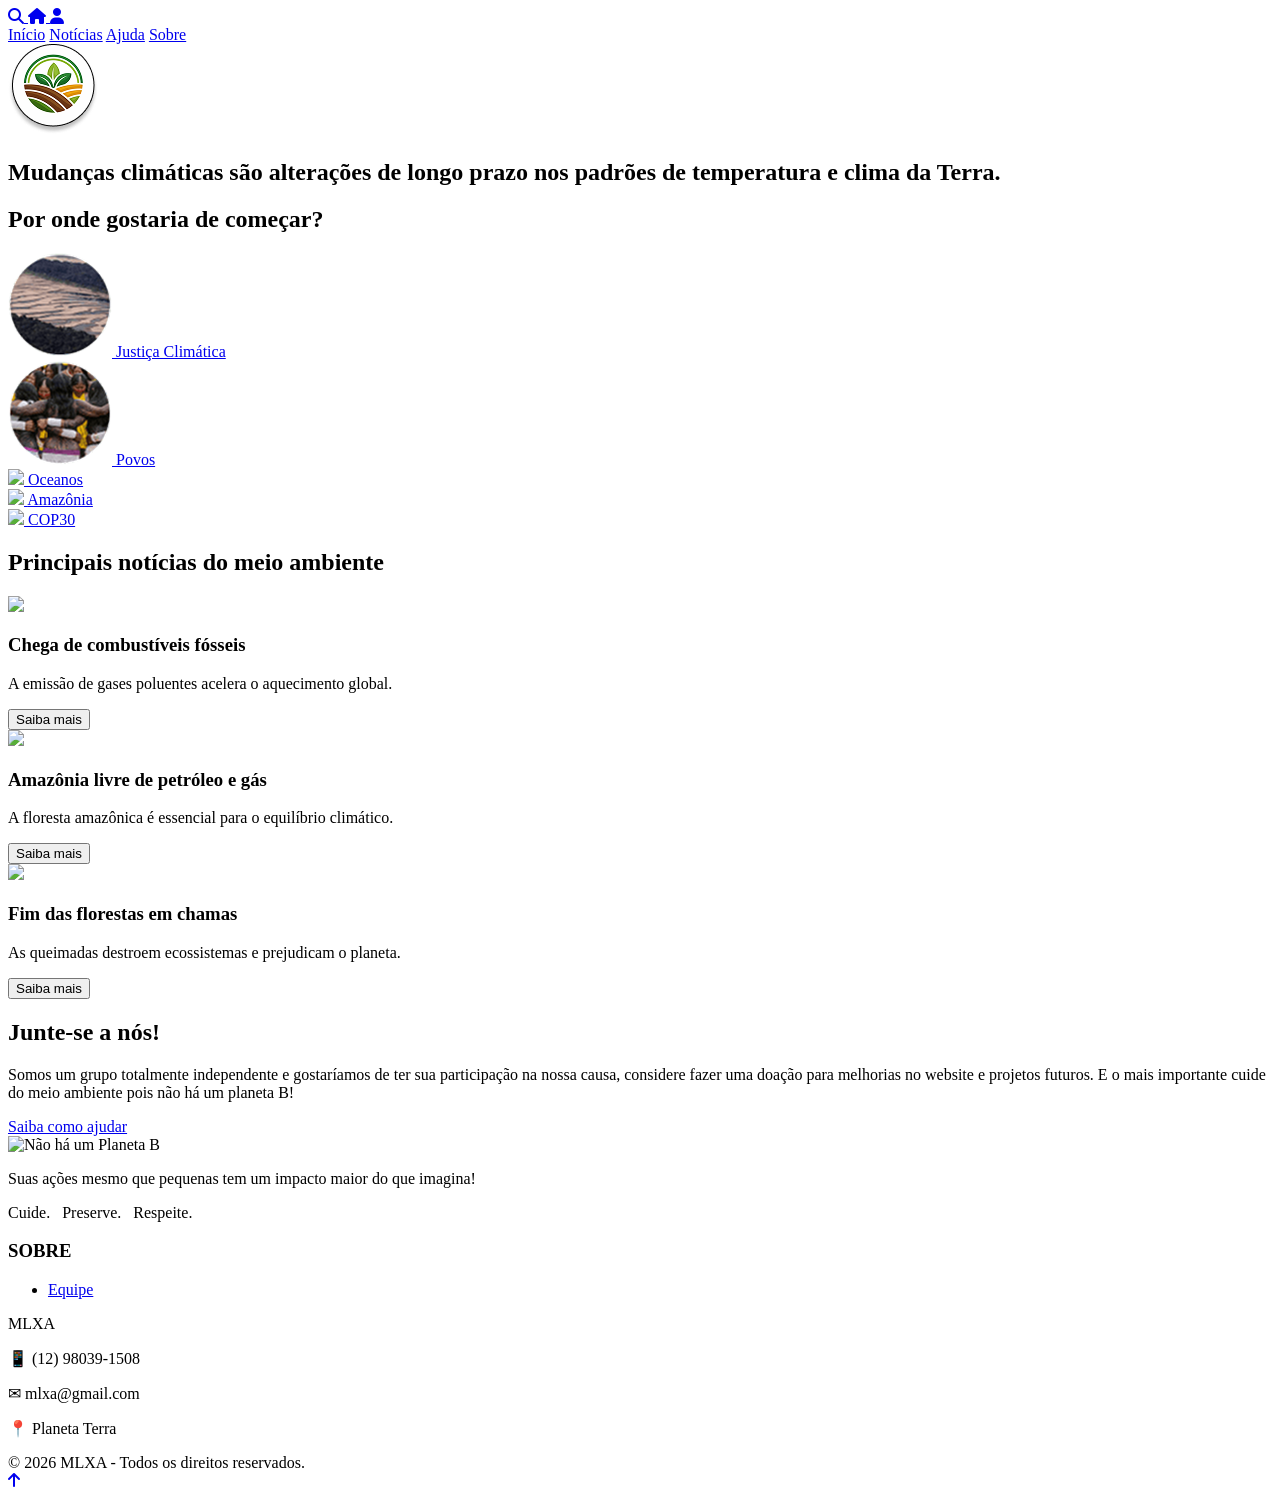
==== index.html @ 186c96c0 "alterando nome de arquivo: vista para o mar" ====
<!DOCTYPE html>
<html lang="pt-br">
<head>
    <meta charset="UTF-8">
    <meta name="viewport" content="width=device-width, initial-scale=1.0">
    <title>Clima</title>
    <link rel="stylesheet" href="/projeto_integrador/css/style.css">
    <link rel="stylesheet"
    href="https://cdnjs.cloudflare.com/ajax/libs/font-awesome/6.5.1/css/all.min.css">
</head>

<body>
    <section class="hero" id="inicio">

        <header class="navbar">
                
            <div class="left-icons">
                <a href="#" class="icone-clicavel">
                <i class="fa-solid fa-magnifying-glass"></i>
                </a>
                <a href="#inicio" class="icone-clicavel">
                <i class="fa-solid fa-house"></i>
                </a>
                <a href="/projeto_integrador/login.html" class="icone-clicavel">
                <i class="fa-solid fa-user"></i>
                </a>
            </div>

            <nav class="menu">
                <a href="/projeto_integrador/index.html">Início</a>
                <a href="#noticias">Notícias</a>
                <a href="#ajuda">Ajuda</a>
                <a href="#rodape">Sobre</a>
            </nav>

            <a href="#">
            <div class="logo">
                <img src="/img/logo.png" alt="logo">
            </div>
            </a>

        </header>

        <main class="content">

            <h1>
                Mudanças climáticas são alterações de longo prazo
                nos padrões de temperatura e clima da Terra.
            </h1>

            <h2>
                Por onde gostaria de começar?
            </h2>

        </main>

        <section class="categories">
            <a href="/projeto_integrador/index2.html">
            <div class="item">
                <img src="/img/emalgumlugarcomvistaparaomar.png">
                <span>Justiça Climática</span>
            </div>
            </a>

            <a href="/projeto_integrador/index3.html">
            <div class="item">
                
                <img src="/img/povos.png">
                <span>Povos</span>
            </div>
            </a>

            <a href="/projeto_integrador/index4.html">
            <div class="item">
                <img src="/projeto_integrador/img/barco.png">
                <span>Oceanos</span>
            </div>
            </a>

            <a href="/projeto_integrador/index5.html">
            <div class="item">
                <img src="/projeto_integrador/img/lago.png">
                <span>Amazônia</span>
            </div>
            </a>

            <a href="/projeto_integrador/index6.html">
            <div class="item">
                <img src="/projeto_integrador/img/cop30.png">
                <span>COP30</span>
            </div>
            </a>

        </section>

    </section>

    <section class="news">

        <h2>Principais notícias do meio ambiente</h2>

        <div class="news-container">
            
            <div class="card" id="noticias">
                <img src="/projeto_integrador/img/fumaças.jpg">
                <div class="card-content">
                    <h3>Chega de combustíveis fósseis</h3>

                    <p>
                        A emissão de gases poluentes acelera
                        o aquecimento global.
                    </p>
                    <a href="https://www.cnnbrasil.com.br/economia/macroeconomia/combustivel-fossil-e-tema-politico-e-nao-ha-consenso-diz-ana-toni-da-cop/">
                    <button>Saiba mais</button>
                    </a>
                </div>
            </div>

            <div class="card">
                <img src="/projeto_integrador/img/indio.jpeg">

                <div class="card-content">
                    <h3>Amazônia livre de petróleo e gás</h3>

                    <p>
                        A floresta amazônica é essencial
                        para o equilíbrio climático.
                    </p>
                    <a href="https://g1.globo.com/politica/noticia/2025/10/24/lula-defende-exploracao-de-petroleo-na-foz-do-amazonas-brasil-nao-vai-jogar-fora-riqueza.ghtml">
                    <button>Saiba mais</button>
                    </a>
                </div>
            </div>

            <div class="card">
                <img src="/projeto_integrador/img/queimada.jpeg">

                <div class="card-content">
                    <h3>Fim das florestas em chamas</h3>

                    <p>
                        As queimadas destroem ecossistemas
                        e prejudicam o planeta.
                    </p>
                    <a href="https://www.wribrasil.org.br/noticias/incendios-levam-recorde-de-perda-de-floresta-tropical-em-2024">
                    <button>Saiba mais</button>
                    </a>
                </div>
            </div>

        </div>

    </section>

    <section class="junte-se-container" id="ajuda">
    <div class="junte-se-principal">
        <div class="junte-se-conteudo">
            <h2>Junte-se a nós!</h2>
            <p>
                Somos um grupo totalmente independente e gostaríamos de ter sua participação na nossa causa, 
                considere fazer uma doação para melhorias no website e projetos futuros. E o mais importante 
                cuide do meio ambiente pois não há um planeta B!
            </p>
            <a href="saibamais.html" class="btn-ajudar">Saiba como ajudar</a>
        </div>
        
        <div class="junte-se-imagem">
            <img src="/projeto_integrador/img/nonplanetb.png" alt="Não há um Planeta B">
        </div>
    </div>

    <div class="junte-se-rodape">
        <p class="texto-destaque">Suas ações mesmo que pequenas tem um impacto maior do que imagina!</p>
        <p class="texto-palavras">Cuide. &nbsp; Preserve. &nbsp; Respeite.</p>
    </div>
</section>

   <footer class="footer">
    <div class="footer-container">


        <div class="footer-column">
            <h3>SOBRE</h3>
            <ul>
                <li><a href="#">Equipe</a></li>
            </ul>
        </div>

        <div class="footer-column contato">
            <div class="logo">
                <span>MLXA</span> 
            </div>
            <p>📱 (12) 98039-1508</p>
            <p>✉ mlxa@gmail.com</p>
            <p>📍 Planeta Terra</p>
        </div>

    </div>

    <div class="footer-bottom">
        © 2026 MLXA - Todos os direitos reservados.
    </div>
</footer>

    <a href="#" id="btn-topo" title="Voltar ao topo">
    <i class="fa-solid fa-arrow-up"></i>
</a>
</body>
</html>
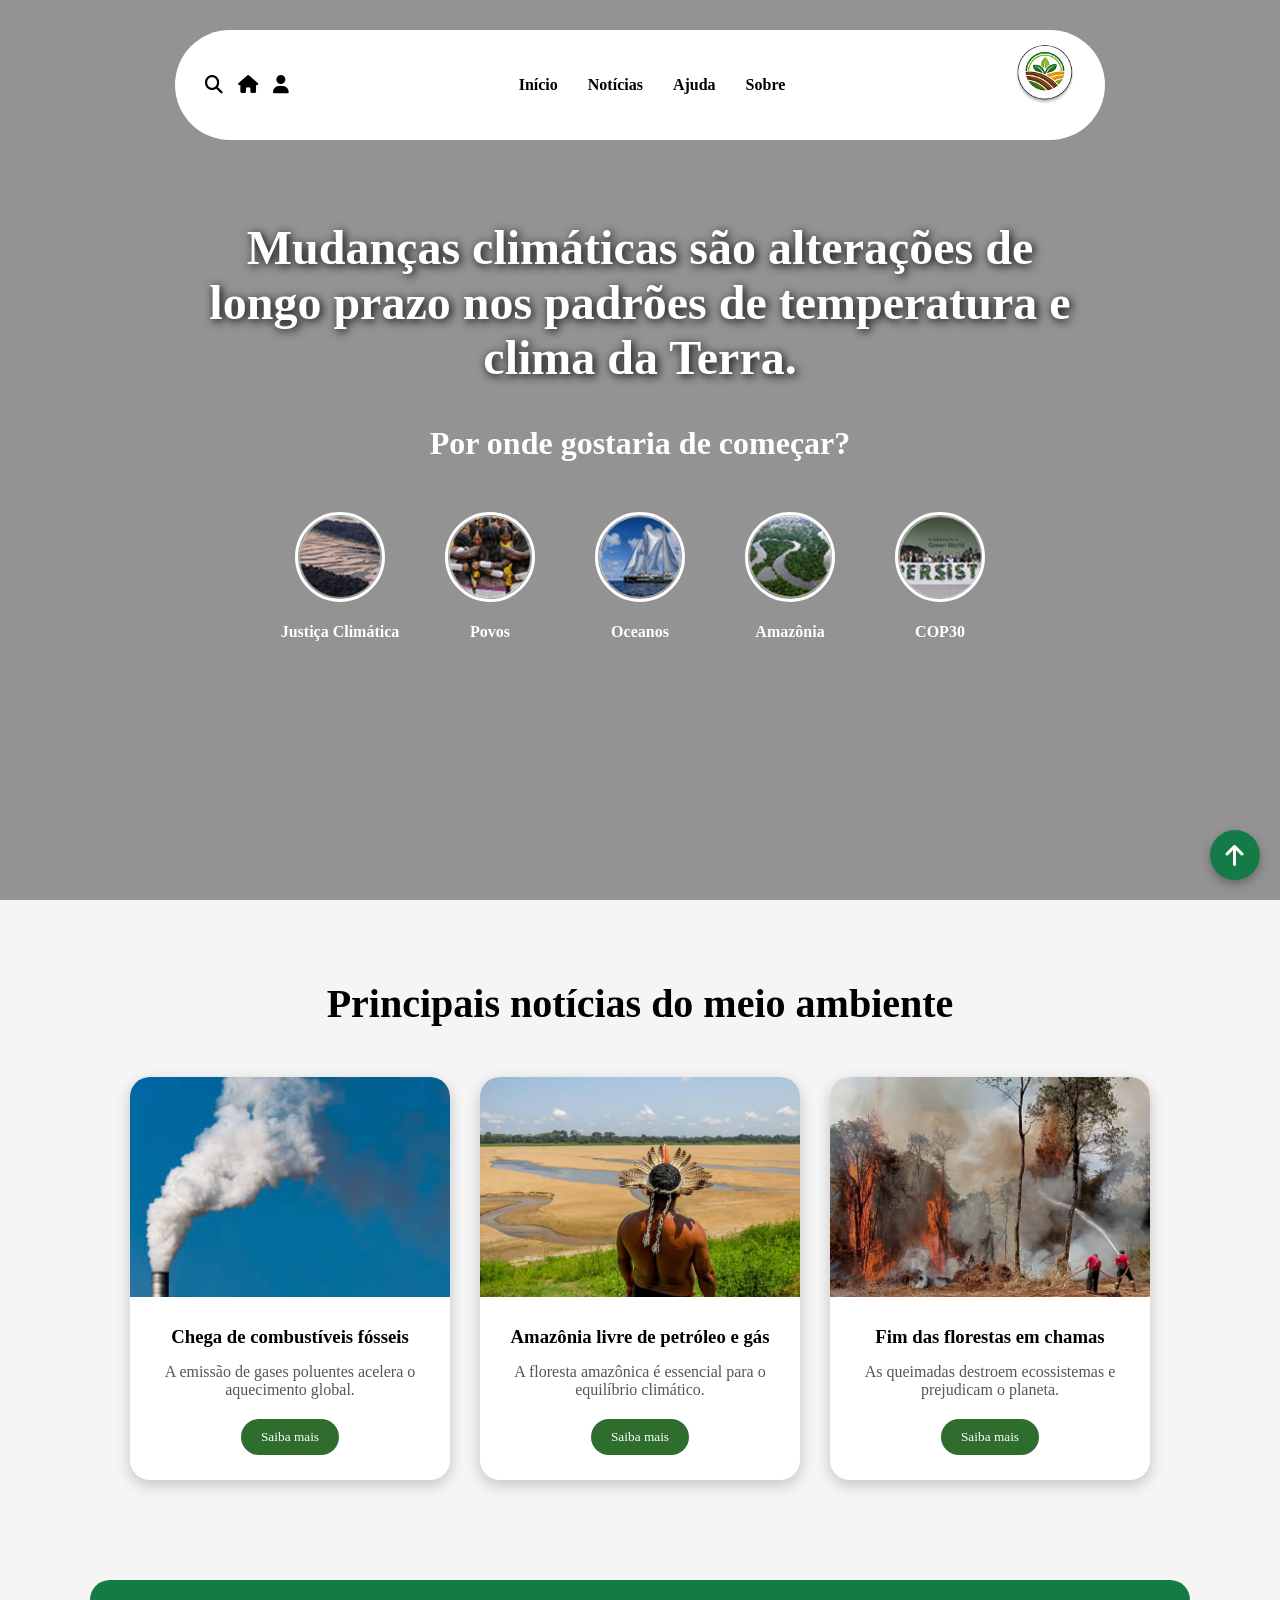
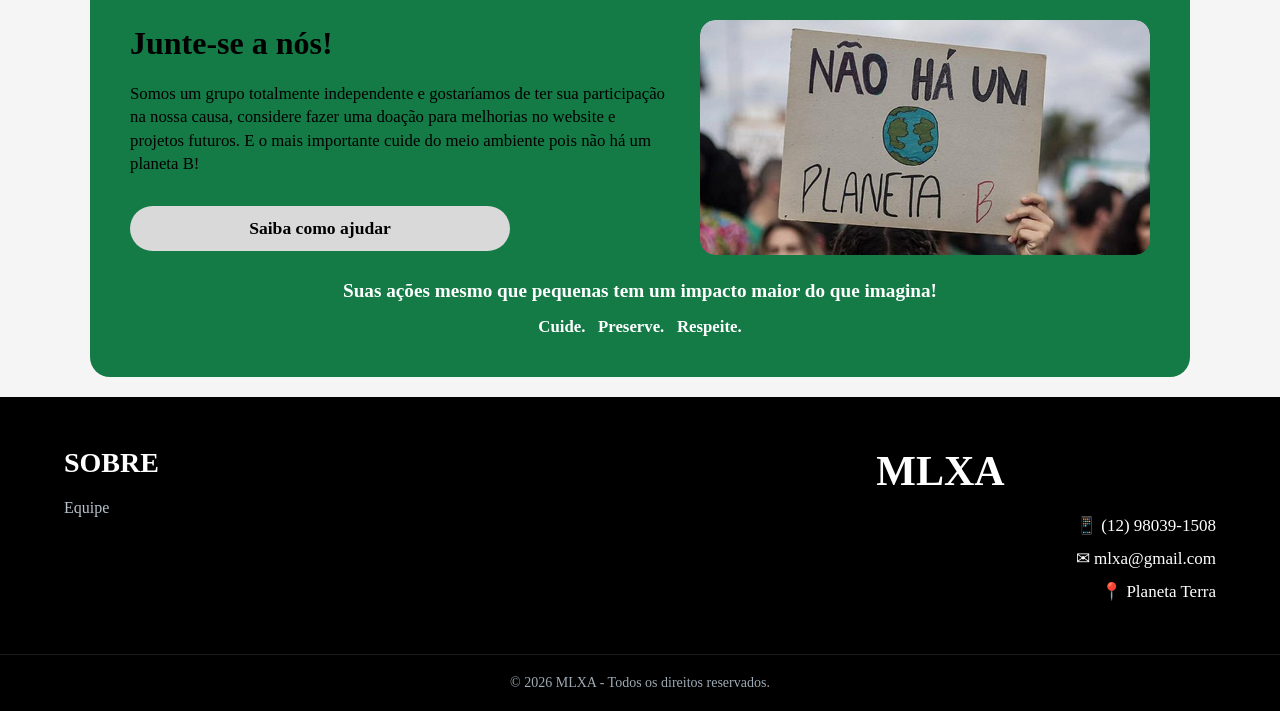
==== commit b6501291: "Linkando" ====
--- a/index.html
+++ b/index.html
@@ -4,7 +4,7 @@
     <meta charset="UTF-8">
     <meta name="viewport" content="width=device-width, initial-scale=1.0">
     <title>Clima</title>
-    <link rel="stylesheet" href="/projeto_integrador/css/style.css">
+    <link rel="stylesheet" href="css/style.css">
     <link rel="stylesheet"
     href="https://cdnjs.cloudflare.com/ajax/libs/font-awesome/6.5.1/css/all.min.css">
 </head>
@@ -21,13 +21,13 @@
                 <a href="#inicio" class="icone-clicavel">
                 <i class="fa-solid fa-house"></i>
                 </a>
-                <a href="/projeto_integrador/login.html" class="icone-clicavel">
+                <a href="login.html" class="icone-clicavel">
                 <i class="fa-solid fa-user"></i>
                 </a>
             </div>
 
             <nav class="menu">
-                <a href="/projeto_integrador/index.html">Início</a>
+                <a href="index.html">Início</a>
                 <a href="#noticias">Notícias</a>
                 <a href="#ajuda">Ajuda</a>
                 <a href="#rodape">Sobre</a>
@@ -55,14 +55,14 @@
         </main>
 
         <section class="categories">
-            <a href="/projeto_integrador/index2.html">
+            <a href="index2.html">
             <div class="item">
                 <img src="/img/emalgumlugarcomvistaparaomar.png">
                 <span>Justiça Climática</span>
             </div>
             </a>
 
-            <a href="/projeto_integrador/index3.html">
+            <a href="index3.html">
             <div class="item">
                 
                 <img src="/img/povos.png">
@@ -70,23 +70,23 @@
             </div>
             </a>
 
-            <a href="/projeto_integrador/index4.html">
-            <div class="item">
-                <img src="/projeto_integrador/img/barco.png">
+            <a href="index4.html">
+            <div class="item">
+                <img src="img/barco.png">
                 <span>Oceanos</span>
             </div>
             </a>
 
-            <a href="/projeto_integrador/index5.html">
-            <div class="item">
-                <img src="/projeto_integrador/img/lago.png">
+            <a href="index5.html">
+            <div class="item">
+                <img src="img/lago.png">
                 <span>Amazônia</span>
             </div>
             </a>
 
-            <a href="/projeto_integrador/index6.html">
-            <div class="item">
-                <img src="/projeto_integrador/img/cop30.png">
+            <a href="index6.html">
+            <div class="item">
+                <img src="img/cop30.png">
                 <span>COP30</span>
             </div>
             </a>
@@ -102,7 +102,7 @@
         <div class="news-container">
             
             <div class="card" id="noticias">
-                <img src="/projeto_integrador/img/fumaças.jpg">
+                <img src="img/fumaças.jpg">
                 <div class="card-content">
                     <h3>Chega de combustíveis fósseis</h3>
 
@@ -117,7 +117,7 @@
             </div>
 
             <div class="card">
-                <img src="/projeto_integrador/img/indio.jpeg">
+                <img src="img/indio.jpeg">
 
                 <div class="card-content">
                     <h3>Amazônia livre de petróleo e gás</h3>
@@ -133,7 +133,7 @@
             </div>
 
             <div class="card">
-                <img src="/projeto_integrador/img/queimada.jpeg">
+                <img src="img/queimada.jpeg">
 
                 <div class="card-content">
                     <h3>Fim das florestas em chamas</h3>
@@ -165,7 +165,7 @@
         </div>
         
         <div class="junte-se-imagem">
-            <img src="/projeto_integrador/img/nonplanetb.png" alt="Não há um Planeta B">
+            <img src="img/nonplanetb.png" alt="Não há um Planeta B">
         </div>
     </div>
 
@@ -175,7 +175,7 @@
     </div>
 </section>
 
-   <footer class="footer">
+   <footer class="footer" id="rodape">
     <div class="footer-container">
 
 
--- a/css/style.css
+++ b/css/style.css
@@ -0,0 +1,478 @@
+*{
+    margin: 0;
+    padding: 0;
+    box-sizing: border-box;
+    font-family: Georgia, serif;
+}
+
+body{
+    overflow-x: hidden;
+    background: #f5f5f5;
+}
+
+/* HERO */
+
+.hero{
+    width: 100%;
+    min-height: 100vh;
+
+    background:
+    linear-gradient(rgba(0,0,0,0.4), rgba(0,0,0,0.4)),
+    url('https://wallpaperaccess.com/full/5081677.jpg');
+
+    background-size: cover;
+    background-position: center;
+
+    display: flex;
+    flex-direction: column;
+    align-items: center;
+
+    padding: 30px 20px;
+}
+
+/* NAVBAR */
+
+.navbar{
+    width: 75%;
+    max-width: 1000px;
+
+    background: white;
+
+    border-radius: 60px;
+
+    display: flex;
+    justify-content: space-between;
+    align-items: center;
+
+    padding: 15px 30px;
+
+    margin-bottom: 80px;
+    text-decoration: none;
+}
+
+.left-icons{
+    display: flex;
+    gap: 15px;
+
+    font-size: 18px;
+    color: black;
+    text-decoration: none;
+}
+
+.menu{
+    display: flex;
+    gap: 30px;
+}
+
+.menu a{
+    text-decoration: none;
+    color: black;
+    font-weight: bold;
+}
+
+.menu a:hover{
+    color: green;
+}
+
+.logo img{
+    width: 60px;
+    height: 60px;
+    
+    border-radius: 50%;
+    display: block ;
+}
+
+.logo {
+        display: flex;
+    align-items: center;
+    justify-content: center;    
+}
+/* TEXTO */
+
+.content{
+    text-align: center;
+    color: white;
+
+    max-width: 900px;
+}
+
+.content h1{
+    font-size: 3rem;
+    margin-bottom: 40px;
+
+    text-shadow: 2px 2px 10px black;
+}
+
+.content h2{
+    font-size: 2rem;
+
+    margin-bottom: 50px;
+}
+
+/* CATEGORIAS */
+
+.categories{
+    display: flex;
+    justify-content: center;
+    gap: 30px;
+
+    flex-wrap: wrap;
+}
+
+.item{
+    width: 120px;
+    
+    display: flex;
+    flex-direction: column;
+    align-items: center;
+    justify-content: flex-start;
+    
+    text-align: center;
+    color: white;
+    font-weight: bold;
+
+}
+
+.item img{
+    width: 90px;
+    height: 90px;
+
+    border-radius: 50%;
+
+    object-fit: cover;
+
+    border: 3px solid white;
+
+    margin-bottom: 10px;
+
+    transition: 0.3s;
+}
+
+.item span{
+    min-height: 40px;
+    
+    display: flex;
+    align-items: center;
+    justify-content: center;
+
+    text-align: center;
+}
+
+
+.item img:hover{
+    transform: scale(1.1);
+}
+
+a{
+    text-decoration: none;
+}
+
+/* NOTÍCIAS */
+
+.news{
+    padding: 80px 5%;
+    text-align: center;
+}
+
+.news h2{
+    font-size: 2.5rem;
+
+    margin-bottom: 50px;
+}
+
+.news-container{
+    display: flex;
+    justify-content: center;
+    gap: 30px;
+    
+    flex-wrap: wrap;
+}
+
+.card{
+    width: 320px;
+
+    background: white;
+
+    border-radius: 20px;
+
+    overflow: hidden;
+
+    box-shadow: 0 5px 15px rgba(0,0,0,0.2);
+
+}
+
+.card img{
+    width: 100%;
+    height: 220px;
+
+    object-fit: cover;
+}
+
+.card-content{
+    padding: 25px;
+}
+
+.card-content h3{
+    margin-bottom: 15px;
+}
+
+.card-content p{
+    margin-bottom: 20px;
+    color: #555;
+}
+
+.card-content button{
+    padding: 10px 20px;
+
+    border: none;
+
+    background: #2f6d2f;
+
+    color: white;
+
+    border-radius: 30px;
+
+    cursor: pointer;
+}
+
+/* AJUDA */
+
+
+.junte-se-container {
+    background-color: #147A46; 
+    border-radius: 20px;      
+    padding: 40px;
+    color: #ffffff;
+    font-family: sans-serif;
+    max-width: 1100px;         
+    margin: 20px auto;
+    box-sizing: border-box;
+}
+
+
+.junte-se-principal {
+    display: flex;
+    align-items: center;
+    justify-content: space-between;
+    gap: 30px;
+    margin-bottom: 25px;
+}
+
+
+.junte-se-conteudo {
+    flex: 1.2;
+}
+
+.junte-se-conteudo h2 {
+    font-size: 2rem;
+    font-weight: bold;
+    color: #000000;           
+    margin-top: 0;
+    margin-bottom: 20px;
+}
+
+.junte-se-conteudo p {
+    font-size: 1.05rem;
+    color: #000000;           
+    line-height: 1.4;
+    margin-bottom: 30px;
+    font-weight: 500;
+}
+
+/* Botão Cinza  */
+.btn-ajudar {
+    display: inline-block;
+    background-color: #D9D9D9; 
+    color: #000000;            
+    text-decoration: none;
+    font-weight: bold;
+    font-size: 1.1rem;
+    padding: 12px 0;
+    width: 100%;               
+    max-width: 380px;          
+    text-align: center;
+    border-radius: 50px;      
+    transition: background-color 0.2s ease;
+}
+
+.btn-ajudar:hover {
+    background-color: #c8c8c8;
+}
+
+/* Lado Direito: Imagem */
+.junte-se-imagem {
+    flex: 1;
+    display: flex;
+    justify-content: flex-end;
+}
+
+.junte-se-imagem img {
+    width: 100%;
+    max-width: 500px;
+    height: auto;
+    border-radius: 15px;       
+    object-fit: cover;
+}
+
+
+.junte-se-rodape {
+    text-align: center;
+    margin-top: 20px;
+}
+
+.junte-se-rodape .texto-destaque {
+    font-size: 1.2rem;
+    font-weight: bold;
+    color: #ffffff;           
+    margin-bottom: 15px;
+}
+
+.junte-se-rodape .texto-palavras {
+    font-size: 1.05rem;
+    font-weight: bold;
+    color: #ffffff;            
+}
+
+@media (max-width: 768px) {
+    .junte-se-principal {
+        flex-direction: column;
+        text-align: left;
+    }
+    
+    .btn-ajudar {
+        max-width: 100%;
+    }
+    
+    .junte-se-imagem {
+        justify-content: center;
+        width: 100%;
+    }
+}
+
+/* FOOTER */
+
+.footer {
+    background: black;
+    color: white;
+    padding-top: 50px;
+    font-family: Arial, sans-serif;
+}
+
+.footer-container {
+    width: 90%;
+    max-width: 1300px;
+    margin: auto;
+    display: flex;
+    justify-content: space-between;
+    gap: 50px;
+    flex-wrap: wrap;
+}
+
+.footer-column {
+    flex: 1;
+    min-width: 250px;
+}
+
+.footer-column h3 {
+    color: white;
+    font-size: 28px;
+    margin-bottom: 20px;
+    text-transform: uppercase;
+}
+
+.footer-column ul {
+    list-style: none;
+}
+
+.footer-column ul li {
+    margin-bottom: 12px;
+}
+
+.footer-column ul li a {
+    color: #b7c2cc;
+    text-decoration: none;
+    transition: 0.3s;
+}
+
+.footer-column ul li a:hover {
+    color: white;
+    padding-left: 5px;
+}
+
+.contato {
+    text-align: right;
+}
+
+.logo {
+    font-size: 42px;
+    font-weight: bold;
+    margin-bottom: 20px;
+}
+
+.logo span {
+    color: white;
+}
+
+.contato p {
+    margin: 12px 0;
+    font-size: 17px;
+}
+
+.footer-bottom {
+    text-align: center;
+    margin-top: 40px;
+    padding: 20px;
+    border-top: 1px solid rgba(255,255,255,0.1);
+    color: #9daab5;
+    font-size: 14px;
+}
+.social{
+    margin-top: 15px;
+}
+
+#btn-topo {
+    position: fixed;
+    bottom: 20px;
+    right: 20px;
+    width: 50px;
+    height: 50px;
+    background-color: #147A46; 
+    color: #ffffff;
+    border-radius: 50%;
+    display: flex;
+    justify-content: center;
+    align-items: center;
+    font-size: 1.5rem;
+    text-decoration: none;
+    box-shadow: 0 4px 10px rgba(0, 0, 0, 0.3);
+    cursor: pointer;
+    
+
+}
+
+#btn-topo {
+    position: fixed;
+    bottom: 20px;
+    right: 20px;
+    width: 50px;
+    height: 50px;
+    background-color: #147A46; 
+    color: #ffffff;
+    border-radius: 50%;
+    display: flex;
+    justify-content: center;
+    align-items: center;
+    font-size: 1.5rem;
+    text-decoration: none;
+    box-shadow: 0 4px 10px rgba(0, 0, 0, 0.3);
+    cursor: pointer;
+    
+}
+.icone-clicavel {
+    color: black;
+    text-decoration: none;
+}
+
+.icone-clicavel i {
+    color: inherit;
+}
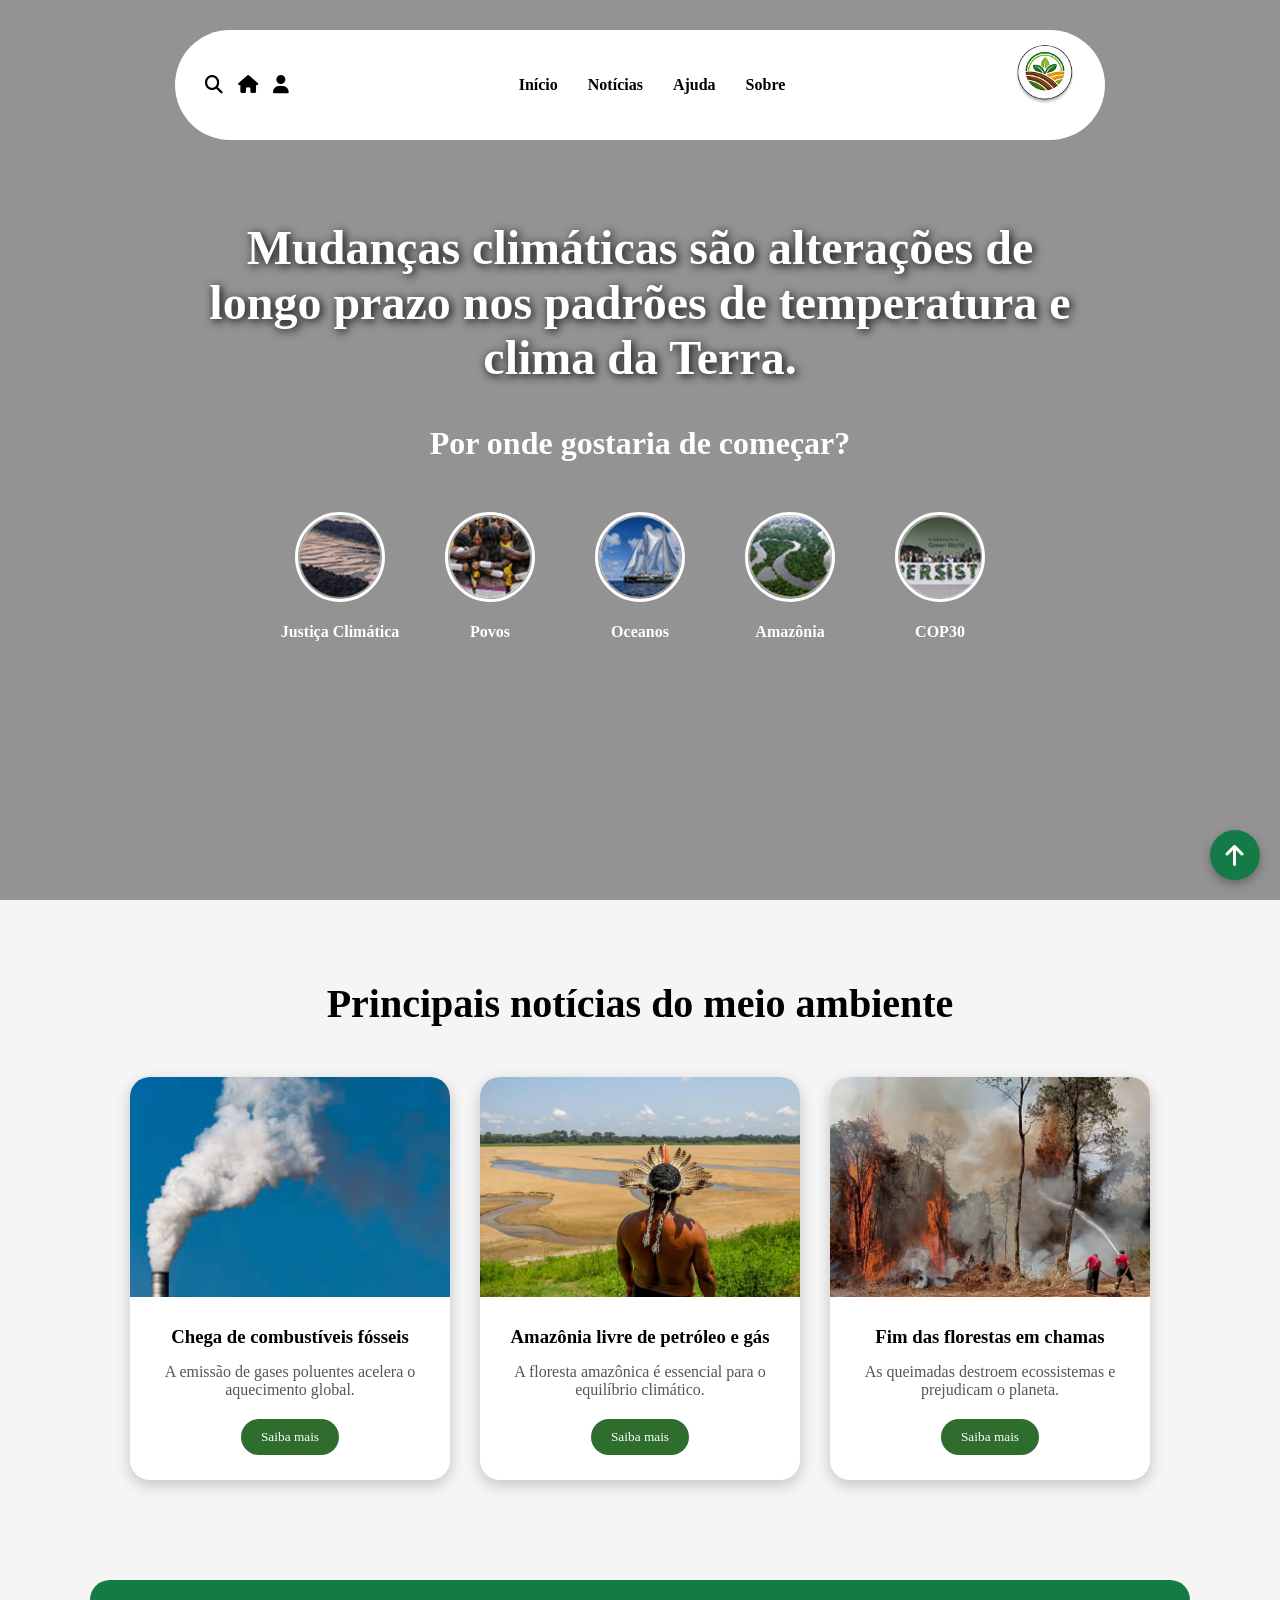
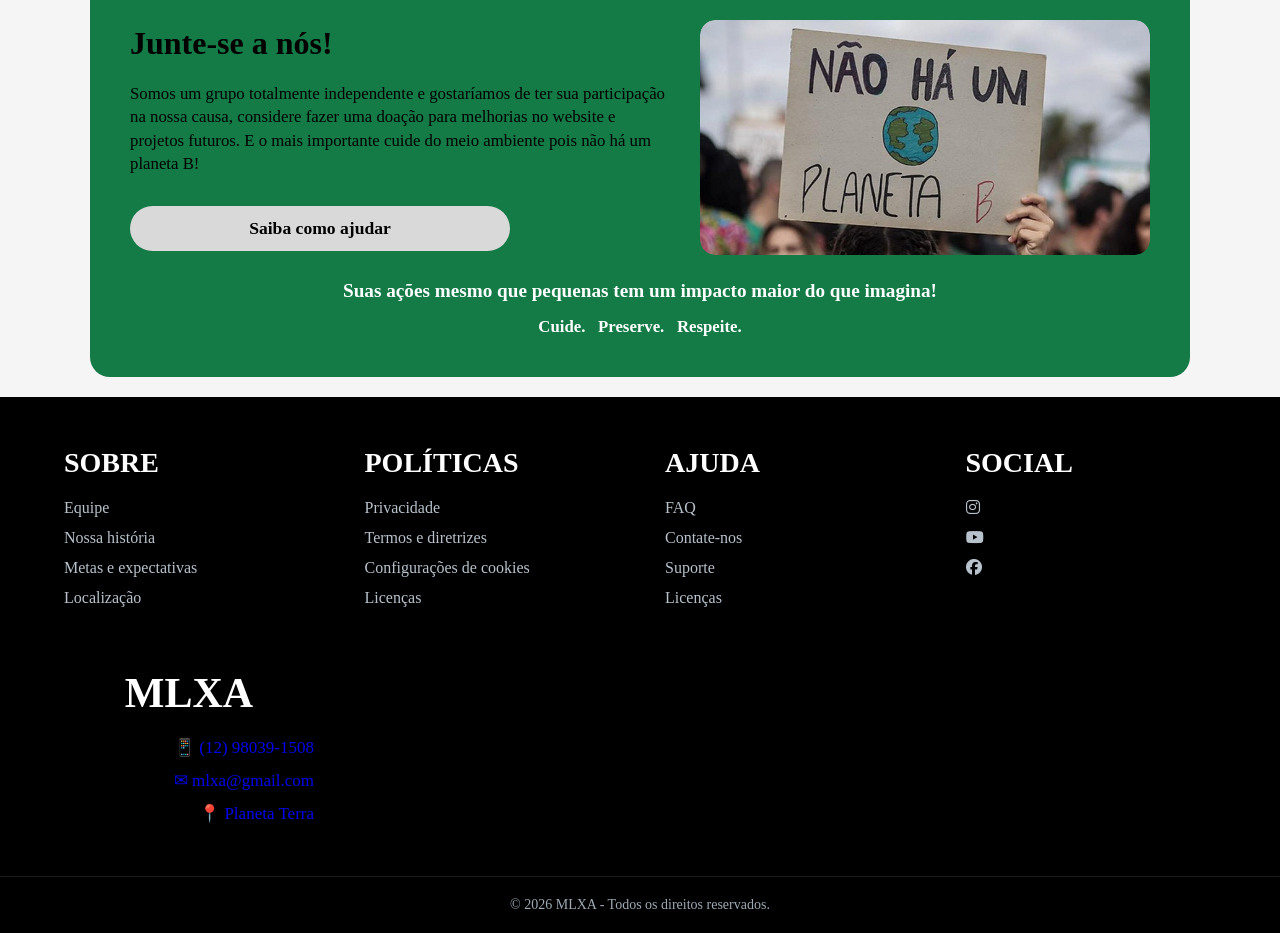
==== commit ed1566a0: "Adiantamentos" ====
--- a/index.html
+++ b/index.html
@@ -5,8 +5,7 @@
     <meta name="viewport" content="width=device-width, initial-scale=1.0">
     <title>Clima</title>
     <link rel="stylesheet" href="css/style.css">
-    <link rel="stylesheet"
-    href="https://cdnjs.cloudflare.com/ajax/libs/font-awesome/6.5.1/css/all.min.css">
+    <link rel="stylesheet" href="https://cdnjs.cloudflare.com/ajax/libs/font-awesome/6.5.1/css/all.min.css">
 </head>
 
 <body>
@@ -177,15 +176,41 @@
 
    <footer class="footer" id="rodape">
     <div class="footer-container">
-
-
         <div class="footer-column">
             <h3>SOBRE</h3>
             <ul>
                 <li><a href="#">Equipe</a></li>
-            </ul>
-        </div>
-
+                <li><a href="#">Nossa história</a></li>
+                <li><a href="#">Metas e expectativas</a></li>
+                <li><a href="#">Localização</a></li>
+            </ul>
+        </div>
+        <div class="footer-column">
+            <h3>POLÍTICAS</h3>
+            <ul>
+                <li><a href="#">Privacidade</a></li>
+                <li><a href="#">Termos e diretrizes</a></li>
+                <li><a href="#">Configurações de cookies</a></li>
+                <li><a href="#">Licenças</a></li>
+            </ul>
+        </div>
+        <div class="footer-column">
+            <h3>AJUDA</h3>
+            <ul>
+                <li><a href="#">FAQ</a></li>
+                <li><a href="#">Contate-nos</a></li>
+                <li><a href="#">Suporte</a></li>
+                <li><a href="#">Licenças</a></li>
+            </ul>
+        </div>
+        <div class="footer-column">
+            <h3>SOCIAL</h3>
+            <ul>
+                <li><a href="#"><i class="fa-brands fa-instagram"></i>
+                <li><a href="#"><i class="fa-brands fa-youtube"></i>
+                <li><a href="#"><i class="fa-brands fa-facebook"></i>
+            </ul>
+        </div>
         <div class="footer-column contato">
             <div class="logo">
                 <span>MLXA</span> 
--- a/css/style.css
+++ b/css/style.css
@@ -34,7 +34,7 @@
 
 .navbar{
     width: 75%;
-    max-width: 1000px;
+    max-width: 1200px;
 
     background: white;
 
@@ -77,9 +77,7 @@
 .logo img{
     width: 60px;
     height: 60px;
-    
     border-radius: 50%;
-    display: block ;
 }
 
 .logo {
@@ -360,7 +358,7 @@
 
 .footer-container {
     width: 90%;
-    max-width: 1300px;
+    max-width: 1500px;
     margin: auto;
     display: flex;
     justify-content: space-between;
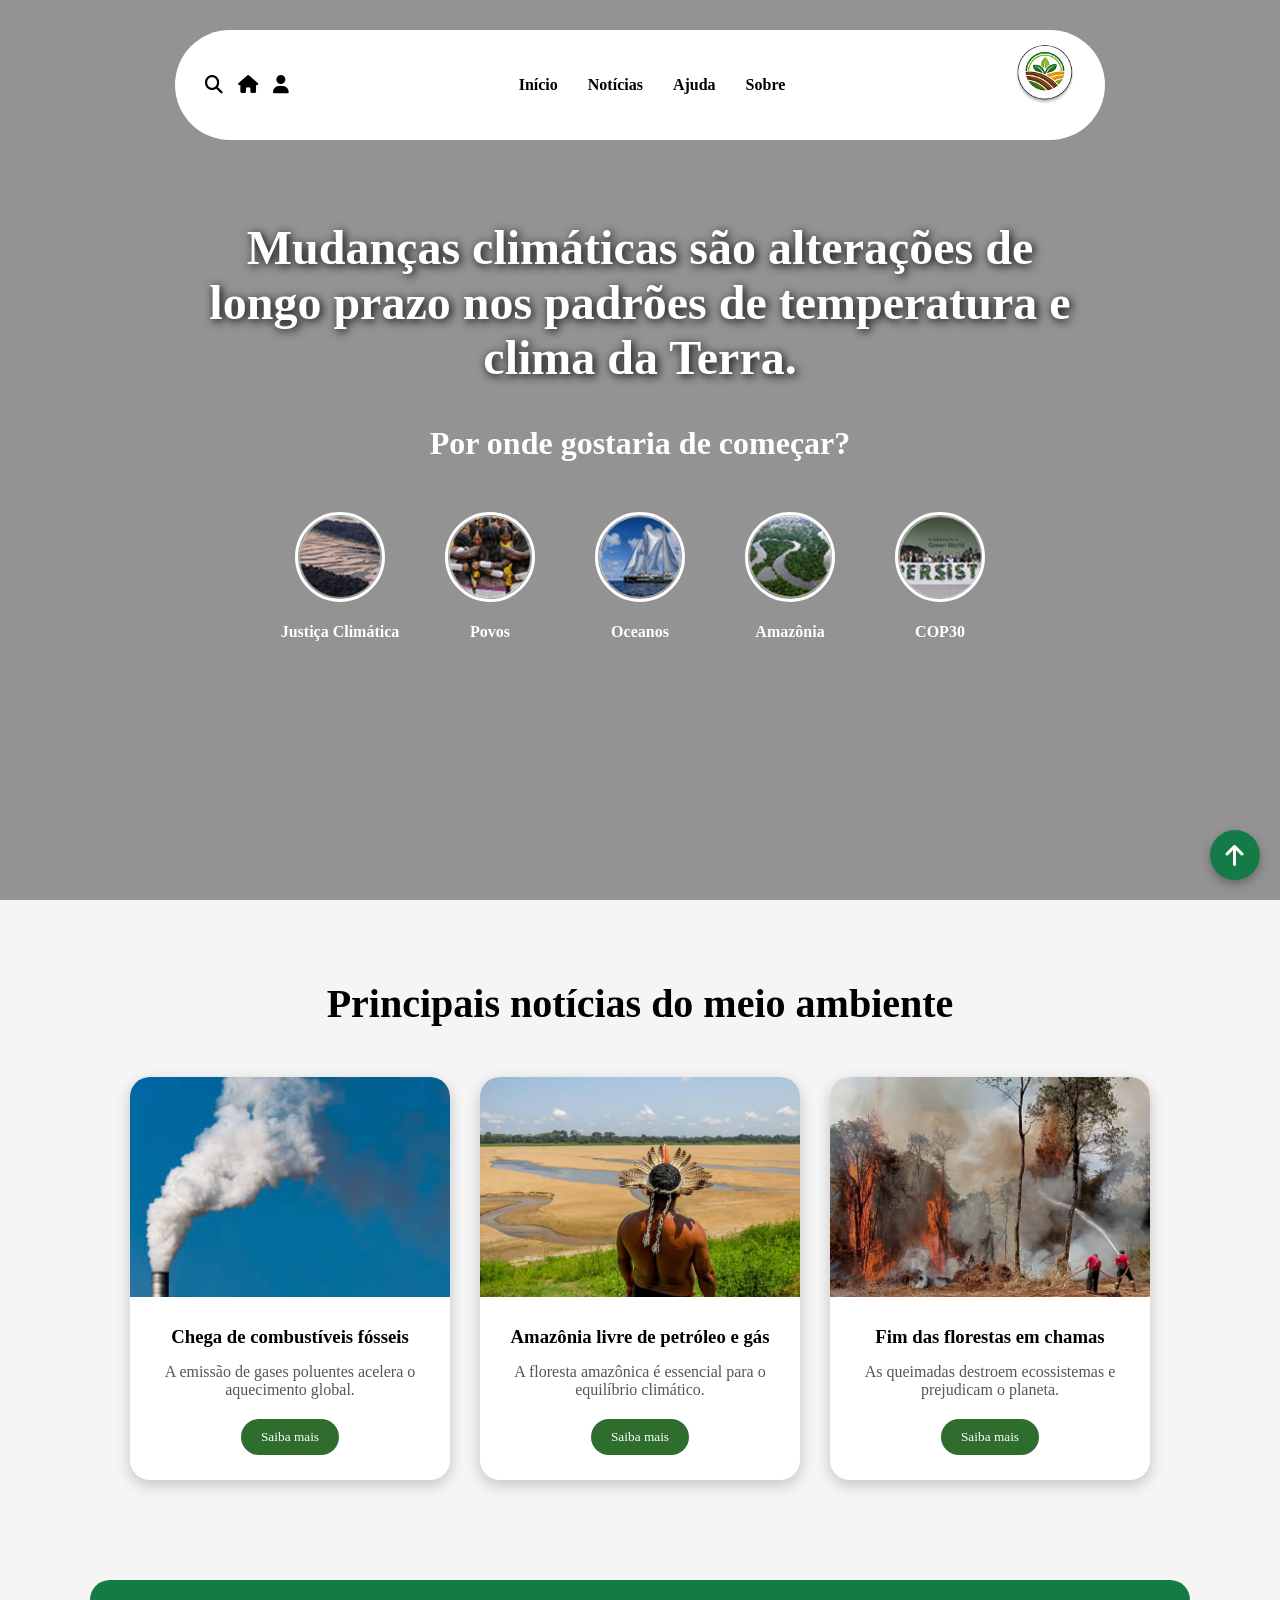
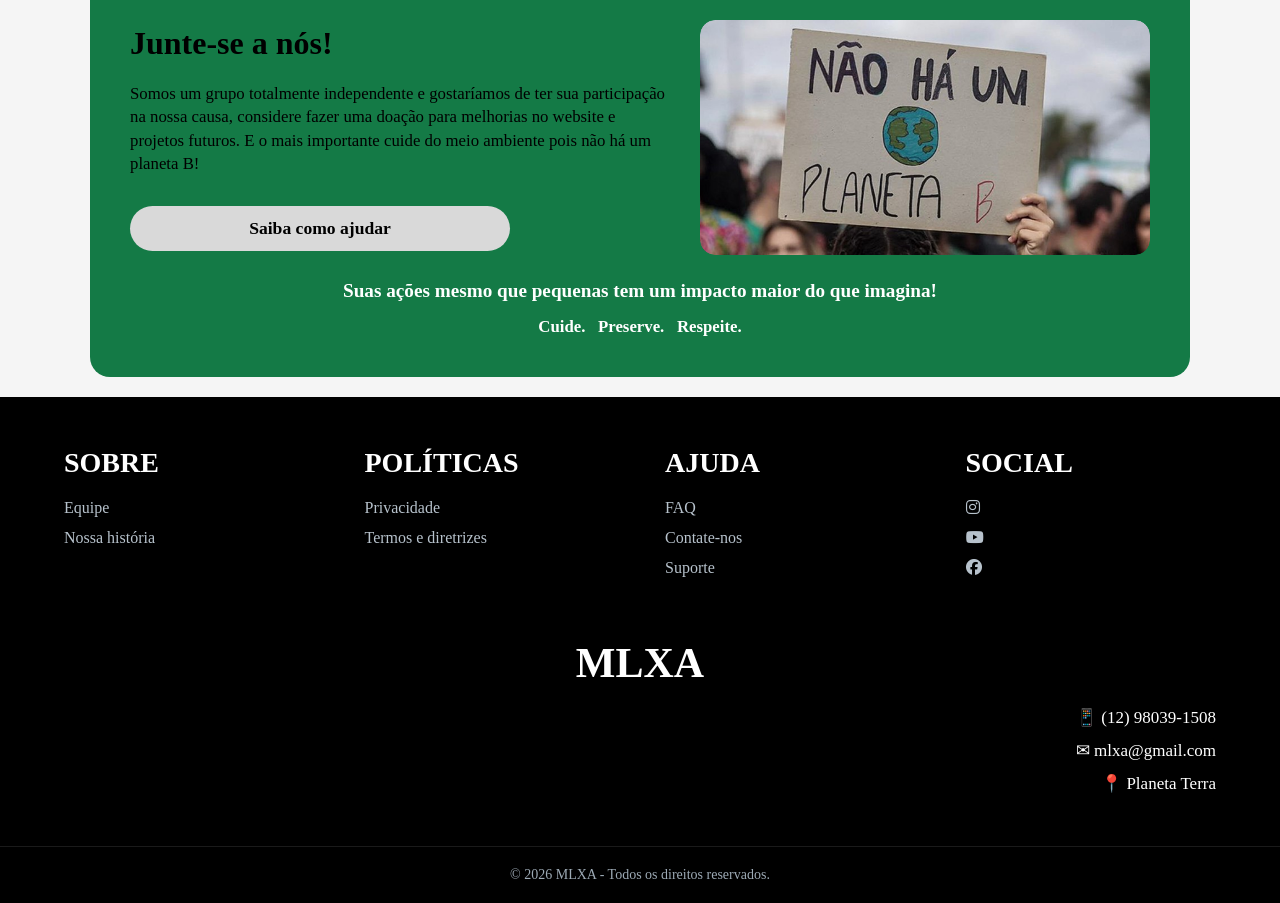
==== commit 517fdaad: "Reparos" ====
--- a/index.html
+++ b/index.html
@@ -181,8 +181,6 @@
             <ul>
                 <li><a href="#">Equipe</a></li>
                 <li><a href="#">Nossa história</a></li>
-                <li><a href="#">Metas e expectativas</a></li>
-                <li><a href="#">Localização</a></li>
             </ul>
         </div>
         <div class="footer-column">
@@ -190,8 +188,6 @@
             <ul>
                 <li><a href="#">Privacidade</a></li>
                 <li><a href="#">Termos e diretrizes</a></li>
-                <li><a href="#">Configurações de cookies</a></li>
-                <li><a href="#">Licenças</a></li>
             </ul>
         </div>
         <div class="footer-column">
@@ -200,15 +196,14 @@
                 <li><a href="#">FAQ</a></li>
                 <li><a href="#">Contate-nos</a></li>
                 <li><a href="#">Suporte</a></li>
-                <li><a href="#">Licenças</a></li>
             </ul>
         </div>
         <div class="footer-column">
             <h3>SOCIAL</h3>
             <ul>
-                <li><a href="#"><i class="fa-brands fa-instagram"></i>
-                <li><a href="#"><i class="fa-brands fa-youtube"></i>
-                <li><a href="#"><i class="fa-brands fa-facebook"></i>
+                <li><a href="#"><a class="fa-brands fa-instagram"></a></i>
+                <li><a href="#"><a class="fa-brands fa-youtube"></a></i>
+                <li><a href="#"><a class="fa-brands fa-facebook"></a></i>
             </ul>
         </div>
         <div class="footer-column contato">
--- a/css/style.css
+++ b/css/style.css
@@ -424,6 +424,7 @@
     color: #9daab5;
     font-size: 14px;
 }
+
 .social{
     margin-top: 15px;
 }
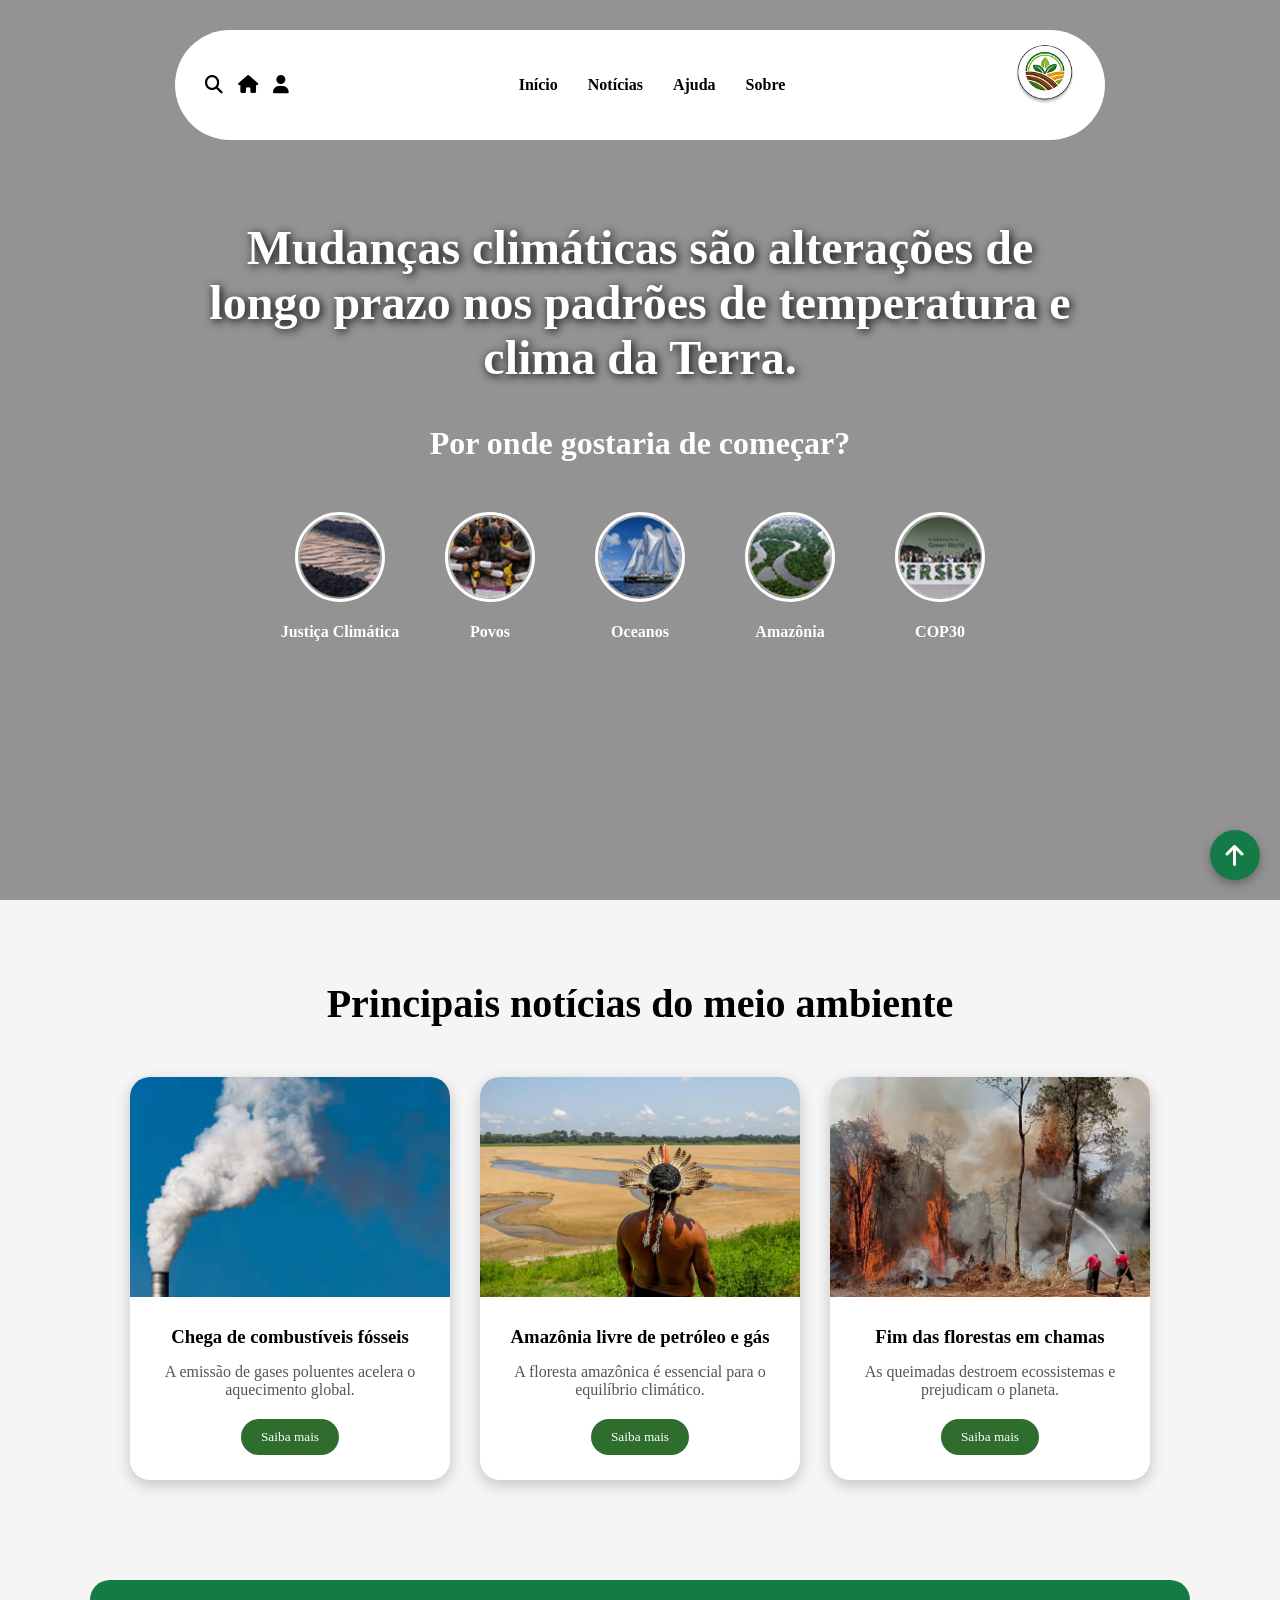
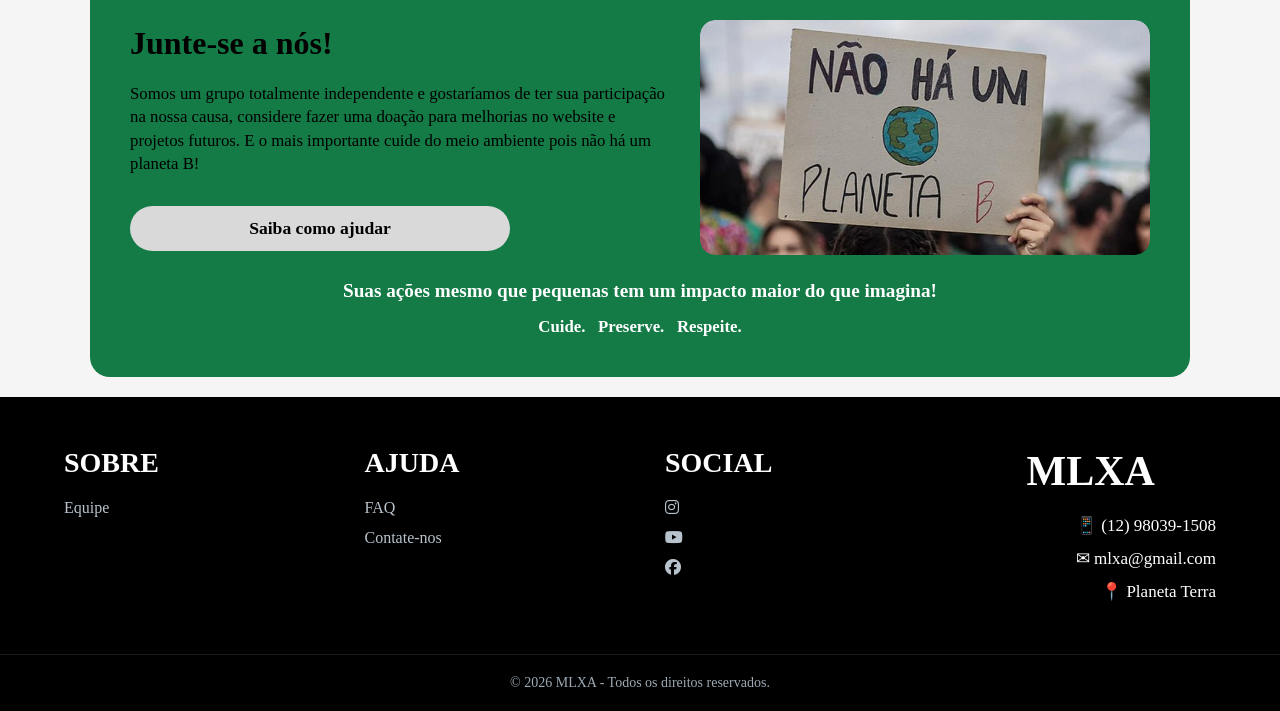
==== commit 637825f8: "Últimos detalhes" ====
--- a/index.html
+++ b/index.html
@@ -179,23 +179,15 @@
         <div class="footer-column">
             <h3>SOBRE</h3>
             <ul>
-                <li><a href="#">Equipe</a></li>
-                <li><a href="#">Nossa história</a></li>
+                <li><a href="/footer items/Equipe.html">Equipe</a></li>
             </ul>
         </div>
-        <div class="footer-column">
-            <h3>POLÍTICAS</h3>
-            <ul>
-                <li><a href="#">Privacidade</a></li>
-                <li><a href="#">Termos e diretrizes</a></li>
-            </ul>
-        </div>
+    
         <div class="footer-column">
             <h3>AJUDA</h3>
             <ul>
-                <li><a href="#">FAQ</a></li>
-                <li><a href="#">Contate-nos</a></li>
-                <li><a href="#">Suporte</a></li>
+                <li><a href="/footer items/faq.html">FAQ</a></li>
+                <li><a href="/footer items/contate-nos.html">Contate-nos</a></li>
             </ul>
         </div>
         <div class="footer-column">
--- a/css/style.css
+++ b/css/style.css
@@ -331,21 +331,6 @@
     color: #ffffff;            
 }
 
-@media (max-width: 768px) {
-    .junte-se-principal {
-        flex-direction: column;
-        text-align: left;
-    }
-    
-    .btn-ajudar {
-        max-width: 100%;
-    }
-    
-    .junte-se-imagem {
-        justify-content: center;
-        width: 100%;
-    }
-}
 
 /* FOOTER */
 
@@ -475,3 +460,157 @@
 .icone-clicavel i {
     color: inherit;
 }
+/* TABLETS */
+@media (max-width: 900px){
+
+    .hero{
+        min-height: 60vh;
+        padding: 40px 20px;
+    }
+
+    .hero h1{
+        font-size: 2.2rem;
+    }
+
+    .hero p{
+        font-size: 1rem;
+    }
+
+    .stats-grid{
+        grid-template-columns: 1fr;
+    }
+
+    .cards-grid{
+        grid-template-columns: 1fr;
+    }
+
+    .split{
+        grid-template-columns: 1fr;
+        gap: 30px;
+    }
+
+    .section h2{
+        font-size: 2.2rem;
+    }
+
+    .contato{
+        text-align: center;
+    }
+
+    .footer-container{
+        justify-content: center;
+        text-align: center;
+    }
+}
+
+/* CELULARES */
+@media (max-width: 768px){
+
+    .container{
+        width: 95%;
+    }
+
+    .hero{
+        text-align: center;
+        padding: 30px 15px;
+    }
+
+    .hero h1{
+        font-size: 1.8rem;
+    }
+
+    .hero p{
+        font-size: 0.95rem;
+    }
+
+    .section{
+        padding: 60px 0;
+    }
+
+    .section h2{
+        font-size: 1.8rem;
+    }
+
+    .stat-card{
+        padding: 25px;
+    }
+
+    .stat-number{
+        font-size: 3rem;
+    }
+
+    .card img{
+        height: 220px;
+    }
+
+    .help{
+        padding: 50px 20px;
+    }
+
+    .footer-column{
+        min-width: 100%;
+        text-align: center;
+    }
+
+    .logo{
+        font-size: 32px;
+    }
+
+    .contato{
+        text-align: center;
+    }
+
+    .back-arrow{
+        width: 45px;
+        height: 45px;
+        font-size: 22px;
+        top: 15px;
+        left: 15px;
+    }
+
+    #btn-topo{
+        width: 45px;
+        height: 45px;
+        font-size: 1.2rem;
+    }
+}
+
+/* CELULARES PEQUENOS */
+@media (max-width: 480px){
+
+    .hero h1{
+        font-size: 1.5rem;
+    }
+
+    .hero p{
+        font-size: 0.9rem;
+    }
+
+    .section h2{
+        font-size: 1.5rem;
+    }
+
+    .stat-number{
+        font-size: 2.5rem;
+    }
+
+    .stat-card{
+        padding: 20px;
+    }
+
+    .card-content{
+        padding: 18px;
+    }
+
+    .help{
+        padding: 40px 15px;
+    }
+
+    footer{
+        padding-top: 30px;
+    }
+
+    .footer-column h3{
+        font-size: 22px;
+    }
+}
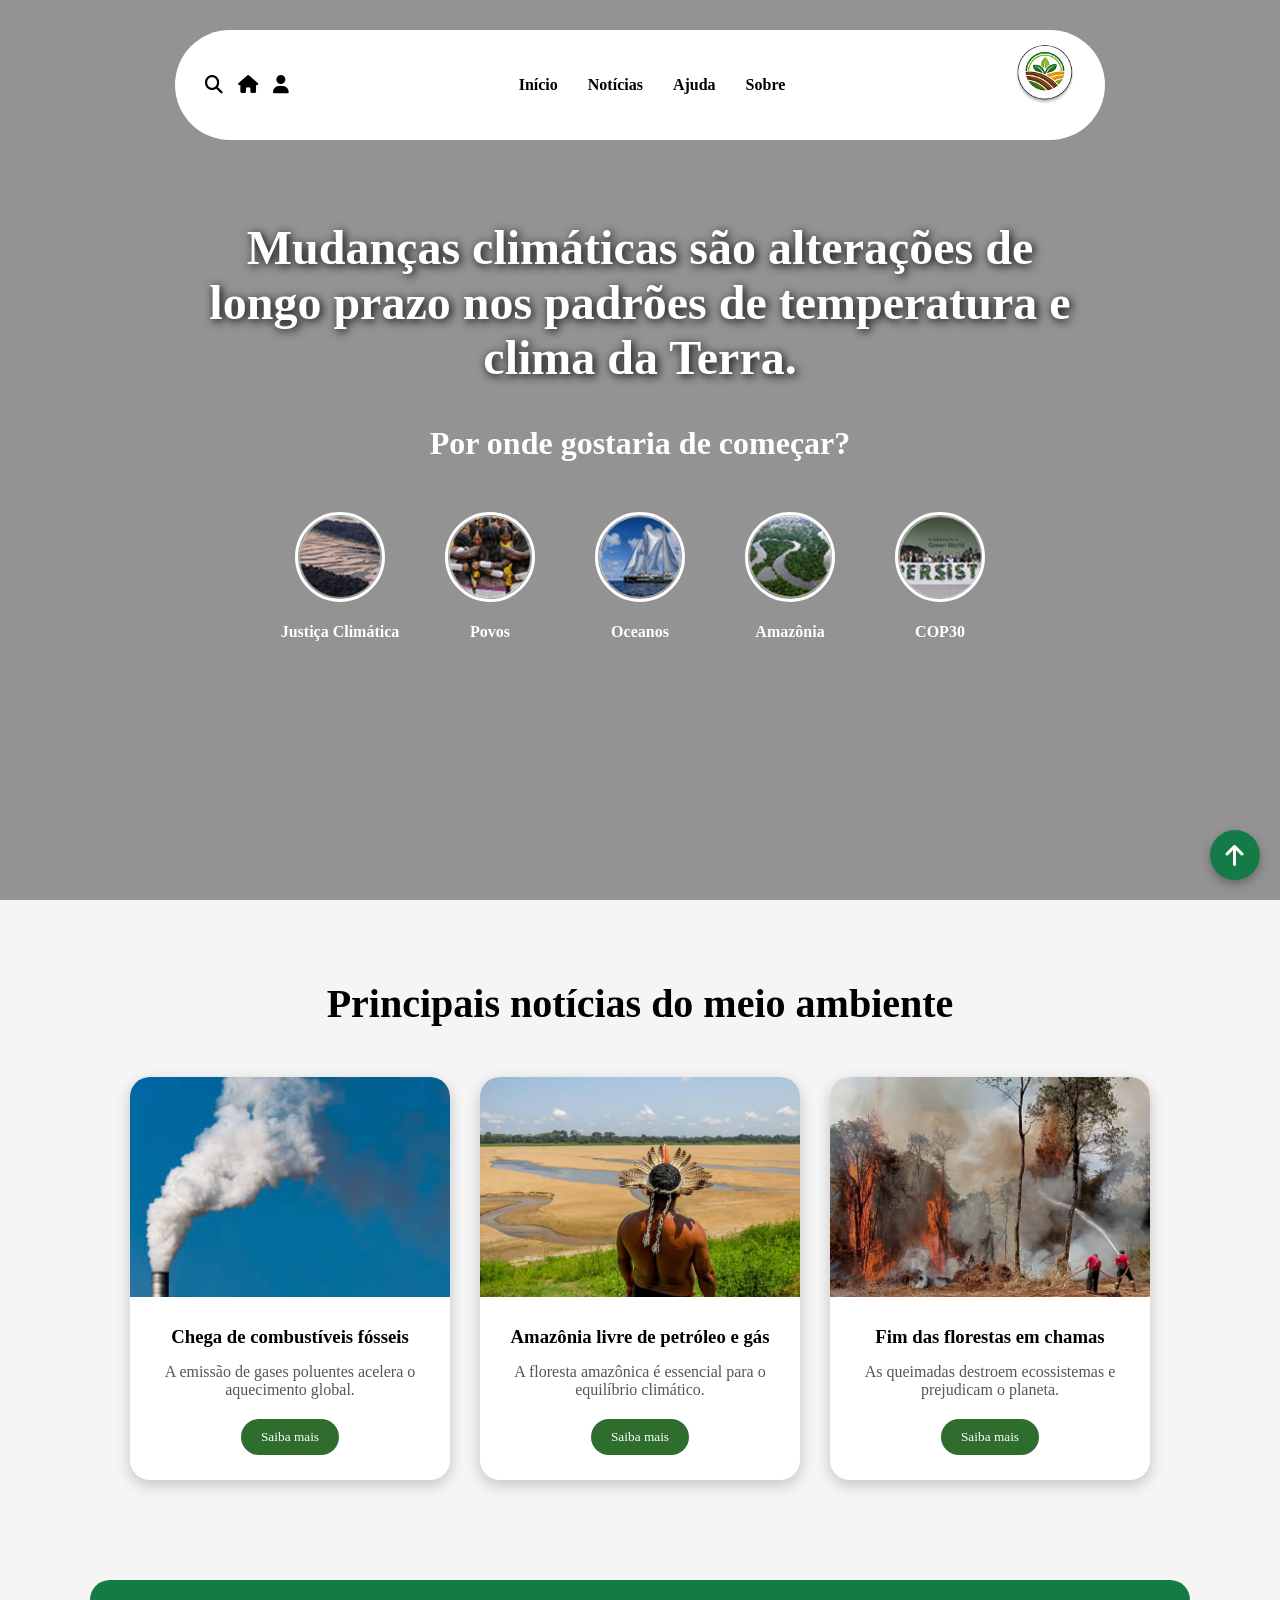
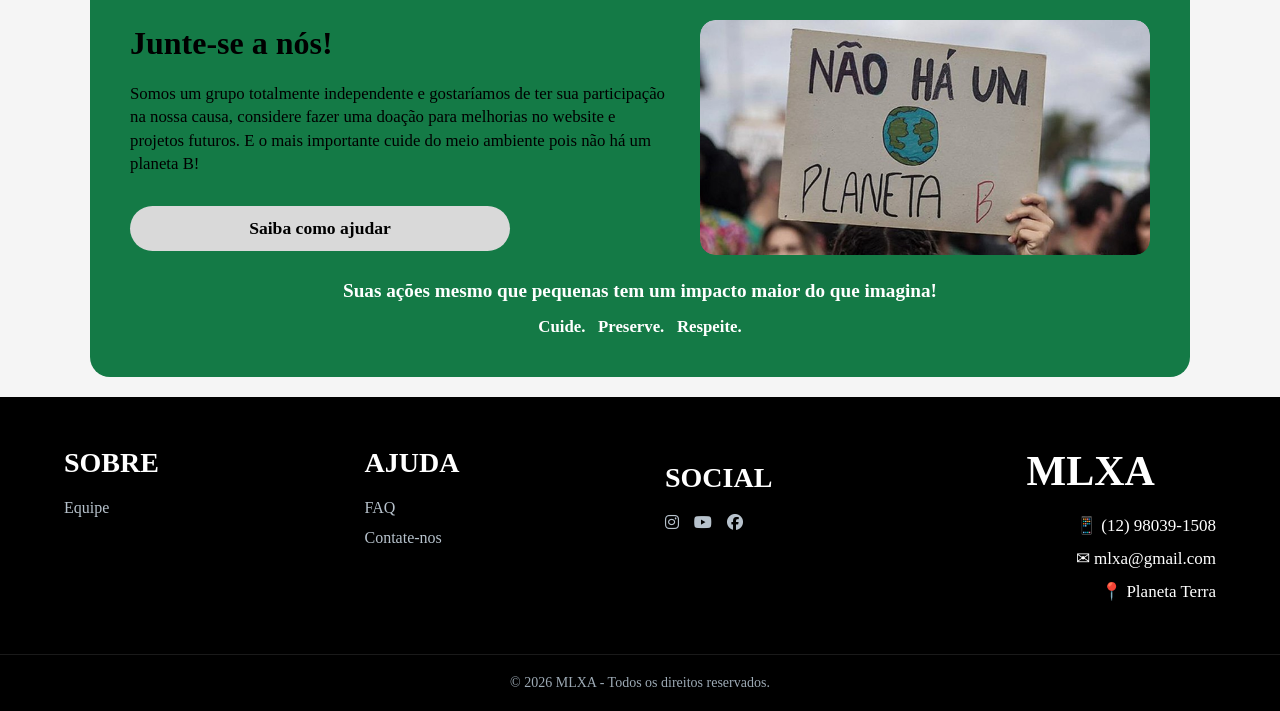
==== commit eded98e7: "ajustando icones social" ====
--- a/index.html
+++ b/index.html
@@ -190,7 +190,7 @@
                 <li><a href="/footer items/contate-nos.html">Contate-nos</a></li>
             </ul>
         </div>
-        <div class="footer-column">
+        <div class="footer-column" id="social">
             <h3>SOCIAL</h3>
             <ul>
                 <li><a href="#"><a class="fa-brands fa-instagram"></a></i>
--- a/css/style.css
+++ b/css/style.css
@@ -331,6 +331,21 @@
     color: #ffffff;            
 }
 
+@media (max-width: 768px) {
+    .junte-se-principal {
+        flex-direction: column;
+        text-align: left;
+    }
+    
+    .btn-ajudar {
+        max-width: 100%;
+    }
+    
+    .junte-se-imagem {
+        justify-content: center;
+        width: 100%;
+    }
+}
 
 /* FOOTER */
 
@@ -381,6 +396,7 @@
     color: white;
     padding-left: 5px;
 }
+
 
 .contato {
     text-align: right;
@@ -410,9 +426,15 @@
     font-size: 14px;
 }
 
-.social{
+#social{
     margin-top: 15px;
 }
+#social ul {
+    display: flex;
+    gap: 15px;
+}
+
+
 
 #btn-topo {
     position: fixed;
@@ -460,157 +482,3 @@
 .icone-clicavel i {
     color: inherit;
 }
-/* TABLETS */
-@media (max-width: 900px){
-
-    .hero{
-        min-height: 60vh;
-        padding: 40px 20px;
-    }
-
-    .hero h1{
-        font-size: 2.2rem;
-    }
-
-    .hero p{
-        font-size: 1rem;
-    }
-
-    .stats-grid{
-        grid-template-columns: 1fr;
-    }
-
-    .cards-grid{
-        grid-template-columns: 1fr;
-    }
-
-    .split{
-        grid-template-columns: 1fr;
-        gap: 30px;
-    }
-
-    .section h2{
-        font-size: 2.2rem;
-    }
-
-    .contato{
-        text-align: center;
-    }
-
-    .footer-container{
-        justify-content: center;
-        text-align: center;
-    }
-}
-
-/* CELULARES */
-@media (max-width: 768px){
-
-    .container{
-        width: 95%;
-    }
-
-    .hero{
-        text-align: center;
-        padding: 30px 15px;
-    }
-
-    .hero h1{
-        font-size: 1.8rem;
-    }
-
-    .hero p{
-        font-size: 0.95rem;
-    }
-
-    .section{
-        padding: 60px 0;
-    }
-
-    .section h2{
-        font-size: 1.8rem;
-    }
-
-    .stat-card{
-        padding: 25px;
-    }
-
-    .stat-number{
-        font-size: 3rem;
-    }
-
-    .card img{
-        height: 220px;
-    }
-
-    .help{
-        padding: 50px 20px;
-    }
-
-    .footer-column{
-        min-width: 100%;
-        text-align: center;
-    }
-
-    .logo{
-        font-size: 32px;
-    }
-
-    .contato{
-        text-align: center;
-    }
-
-    .back-arrow{
-        width: 45px;
-        height: 45px;
-        font-size: 22px;
-        top: 15px;
-        left: 15px;
-    }
-
-    #btn-topo{
-        width: 45px;
-        height: 45px;
-        font-size: 1.2rem;
-    }
-}
-
-/* CELULARES PEQUENOS */
-@media (max-width: 480px){
-
-    .hero h1{
-        font-size: 1.5rem;
-    }
-
-    .hero p{
-        font-size: 0.9rem;
-    }
-
-    .section h2{
-        font-size: 1.5rem;
-    }
-
-    .stat-number{
-        font-size: 2.5rem;
-    }
-
-    .stat-card{
-        padding: 20px;
-    }
-
-    .card-content{
-        padding: 18px;
-    }
-
-    .help{
-        padding: 40px 15px;
-    }
-
-    footer{
-        padding-top: 30px;
-    }
-
-    .footer-column h3{
-        font-size: 22px;
-    }
-}
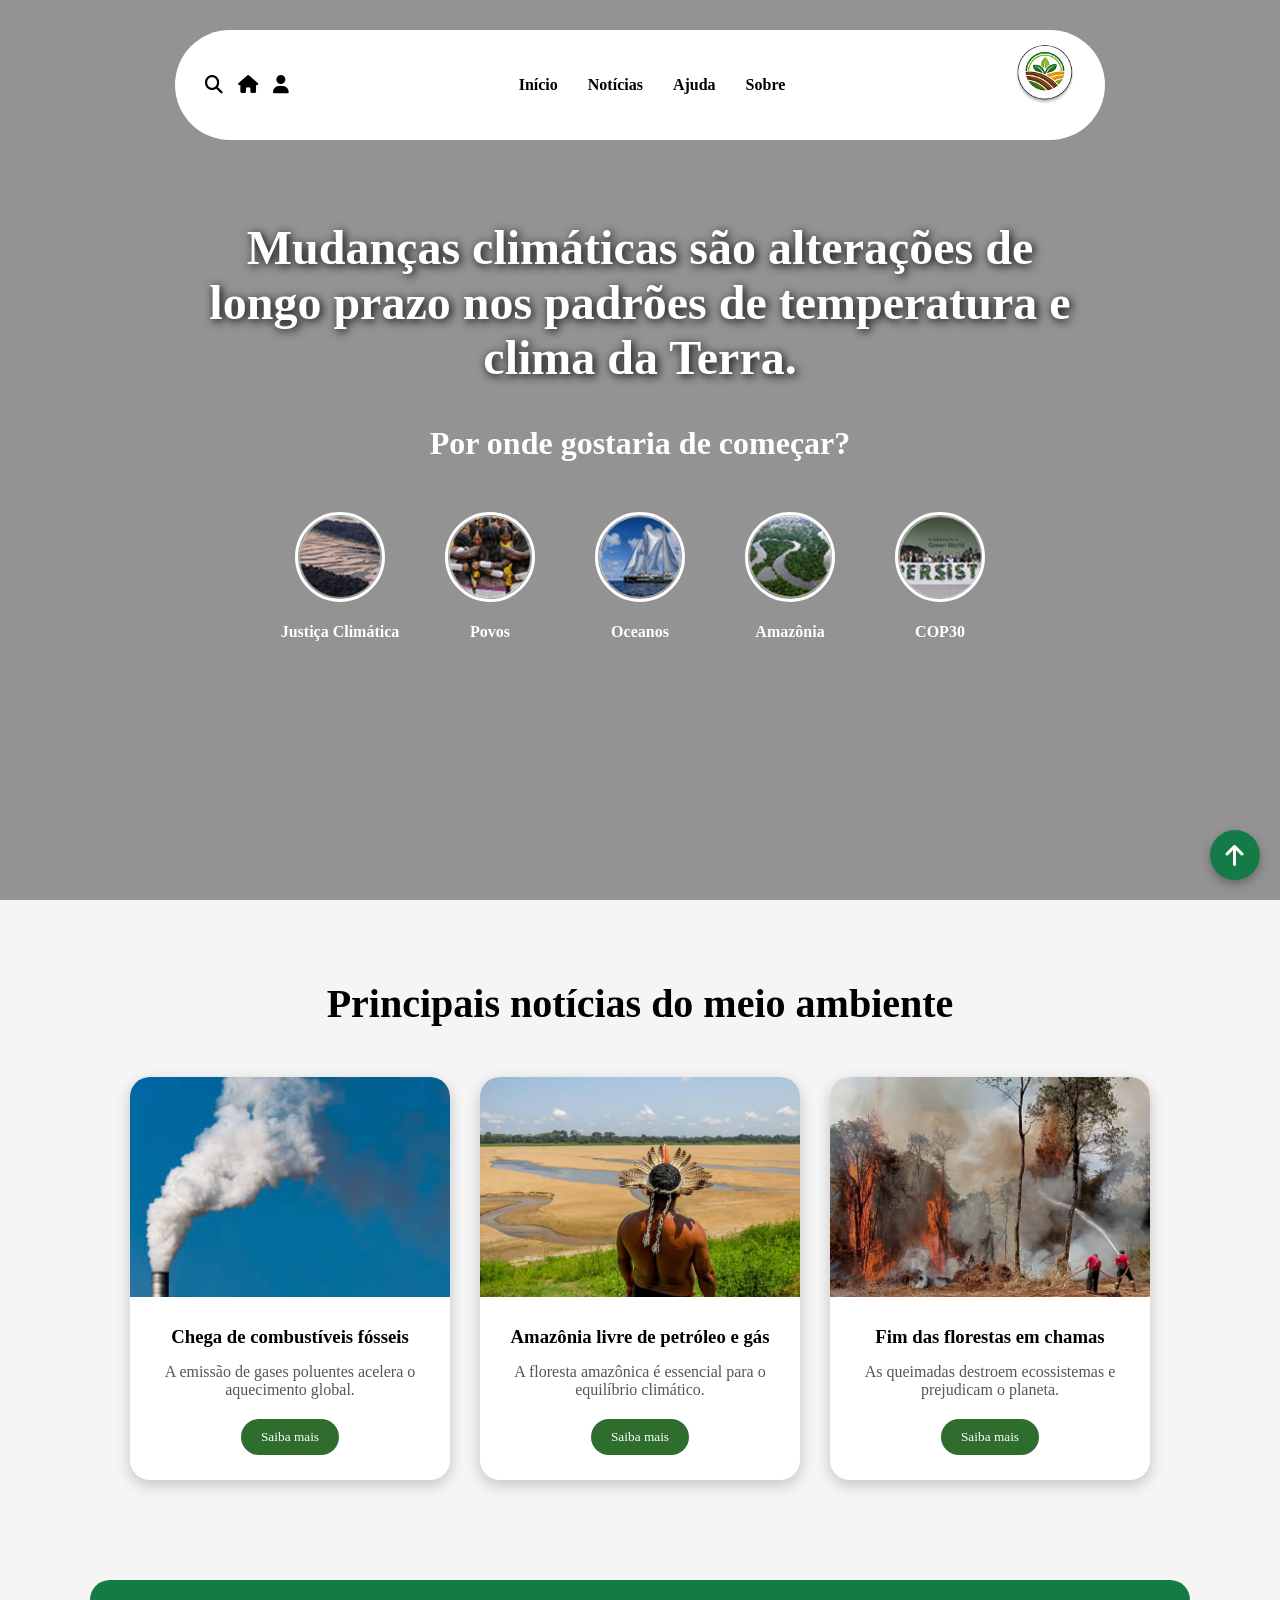
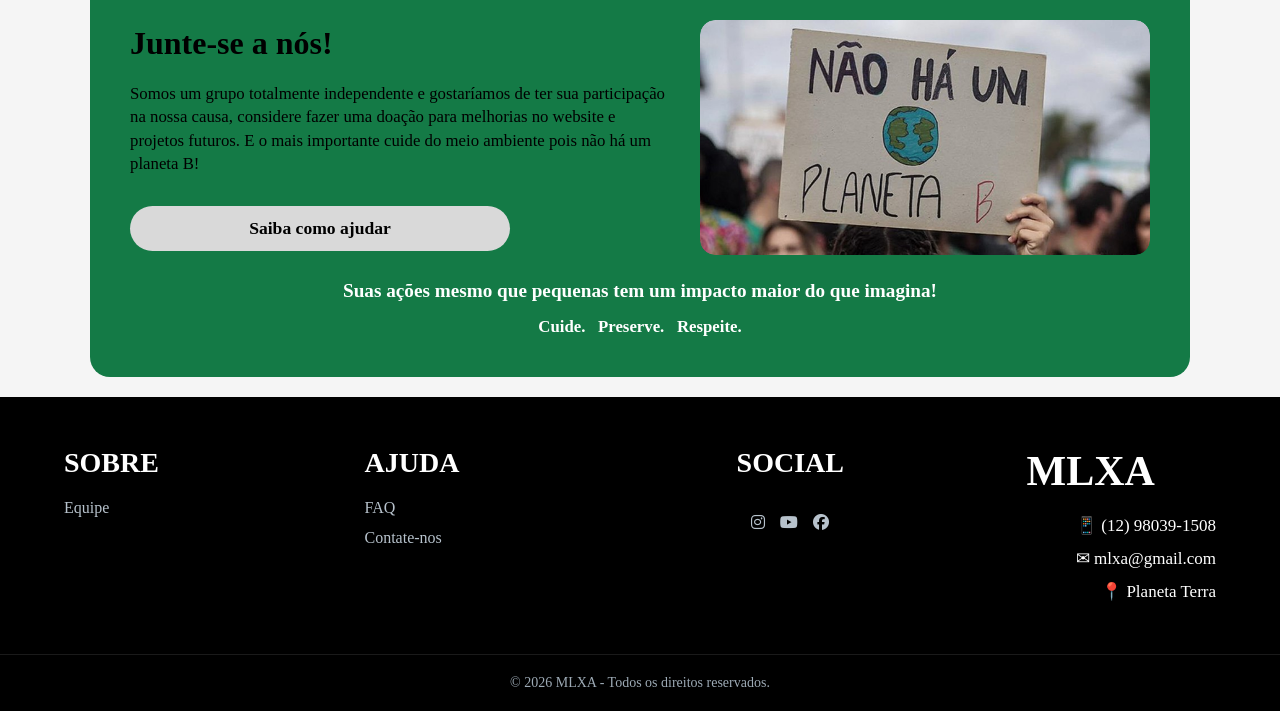
==== commit 64239b68: "Reajustes finais" ====
--- a/index.html
+++ b/index.html
@@ -193,9 +193,9 @@
         <div class="footer-column" id="social">
             <h3>SOCIAL</h3>
             <ul>
-                <li><a href="#"><a class="fa-brands fa-instagram"></a></i>
-                <li><a href="#"><a class="fa-brands fa-youtube"></a></i>
-                <li><a href="#"><a class="fa-brands fa-facebook"></a></i>
+                <li><a href="https://www.instagram.com/"><i class="fa-brands fa-instagram"></i></a></li>
+                <li><a href="https://www.youtube.com/"><i class="fa-brands fa-youtube"></i></a></li>
+                <li><a href="https://www.facebook.com/"><i class="fa-brands fa-facebook"></i></a></li>
             </ul>
         </div>
         <div class="footer-column contato">
--- a/css/style.css
+++ b/css/style.css
@@ -426,12 +426,28 @@
     font-size: 14px;
 }
 
-#social{
-    margin-top: 15px;
-}
+#social {
+    margin-top: 0; 
+    cursor: default; 
+    
+    /* ADICIONE ESSAS DUAS LINHAS: */
+    display: flex;
+    flex-direction: column;
+    align-items: center; /* Centraliza o título e a lista no meio da coluna */
+}
+
+#social h3 {
+    margin-bottom: 20px; 
+}
+
 #social ul {
-    display: flex;
+    display: flex !important;
+    flex-direction: row;
+    justify-content: center; /* Garante que os ícones fiquem juntos no centro */
     gap: 15px;
+    padding: 0;
+    margin-top: 15px; 
+    list-style: none;
 }
 
 
